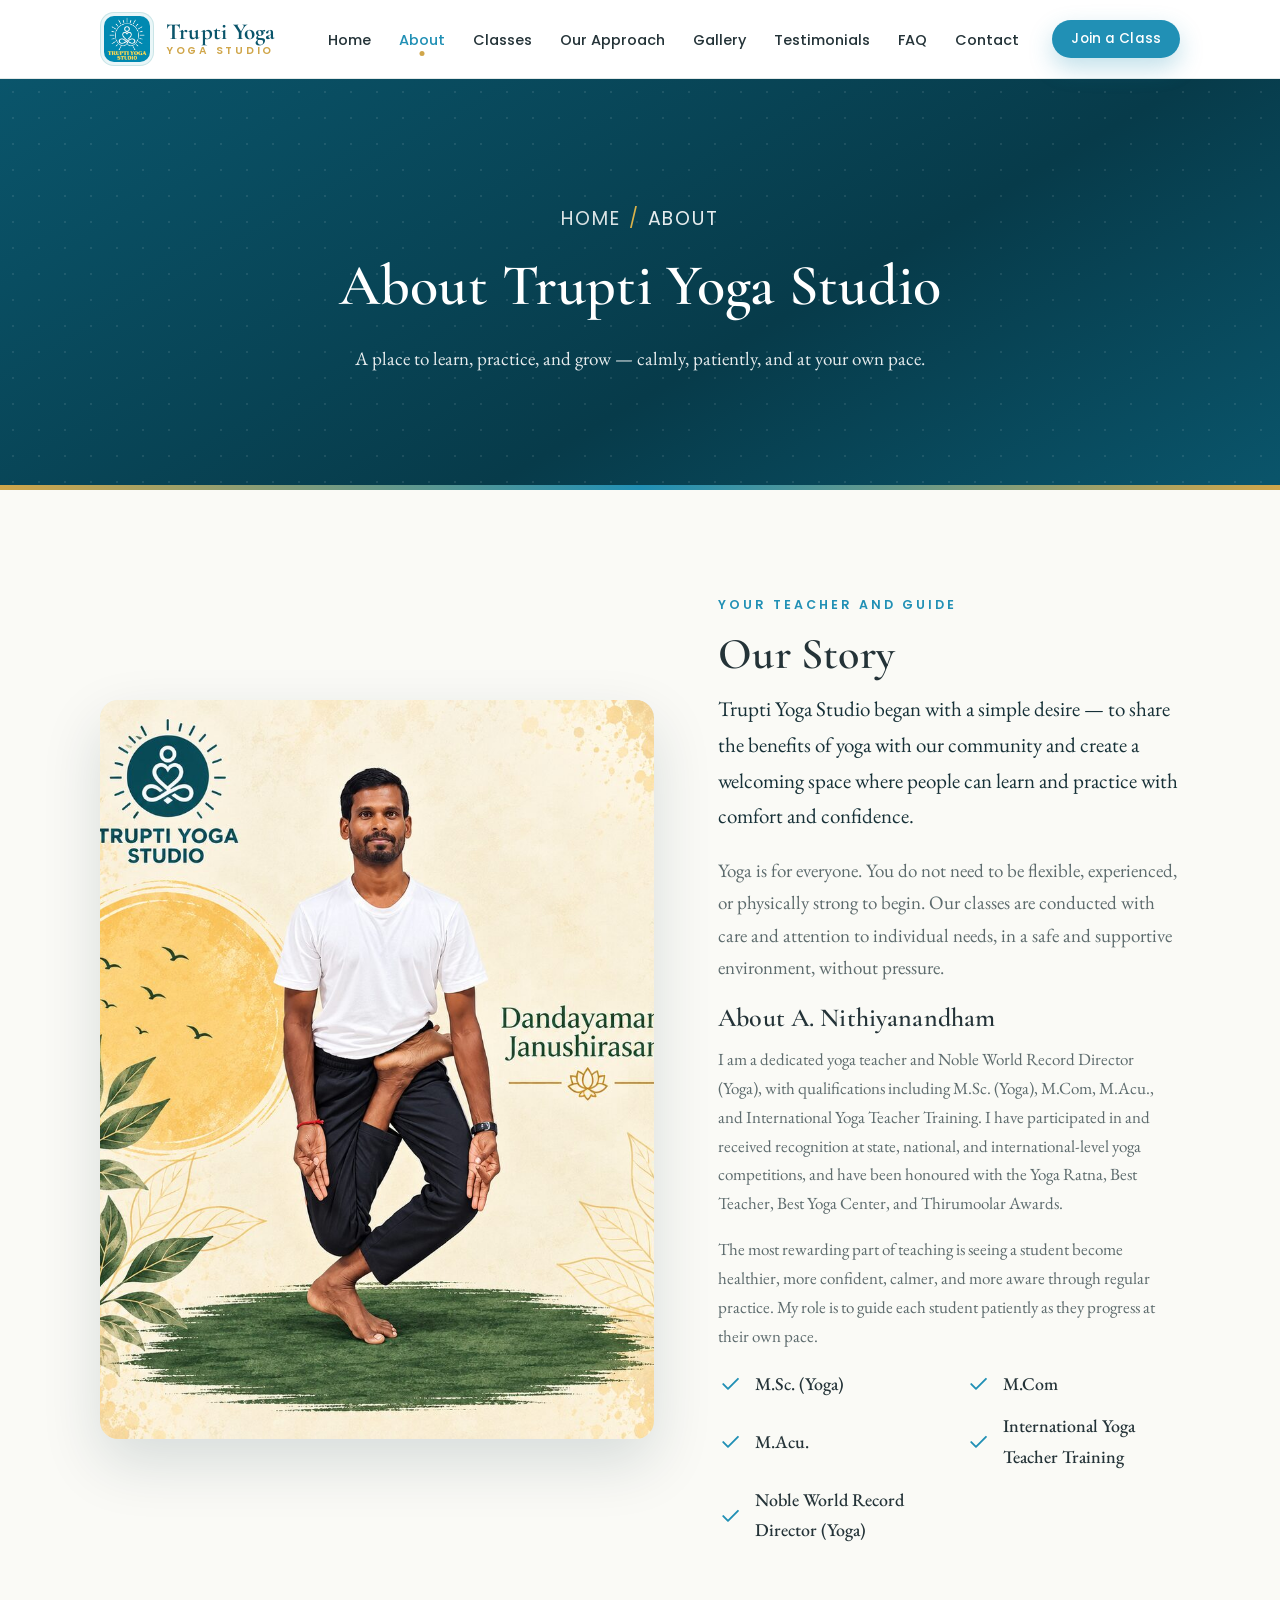
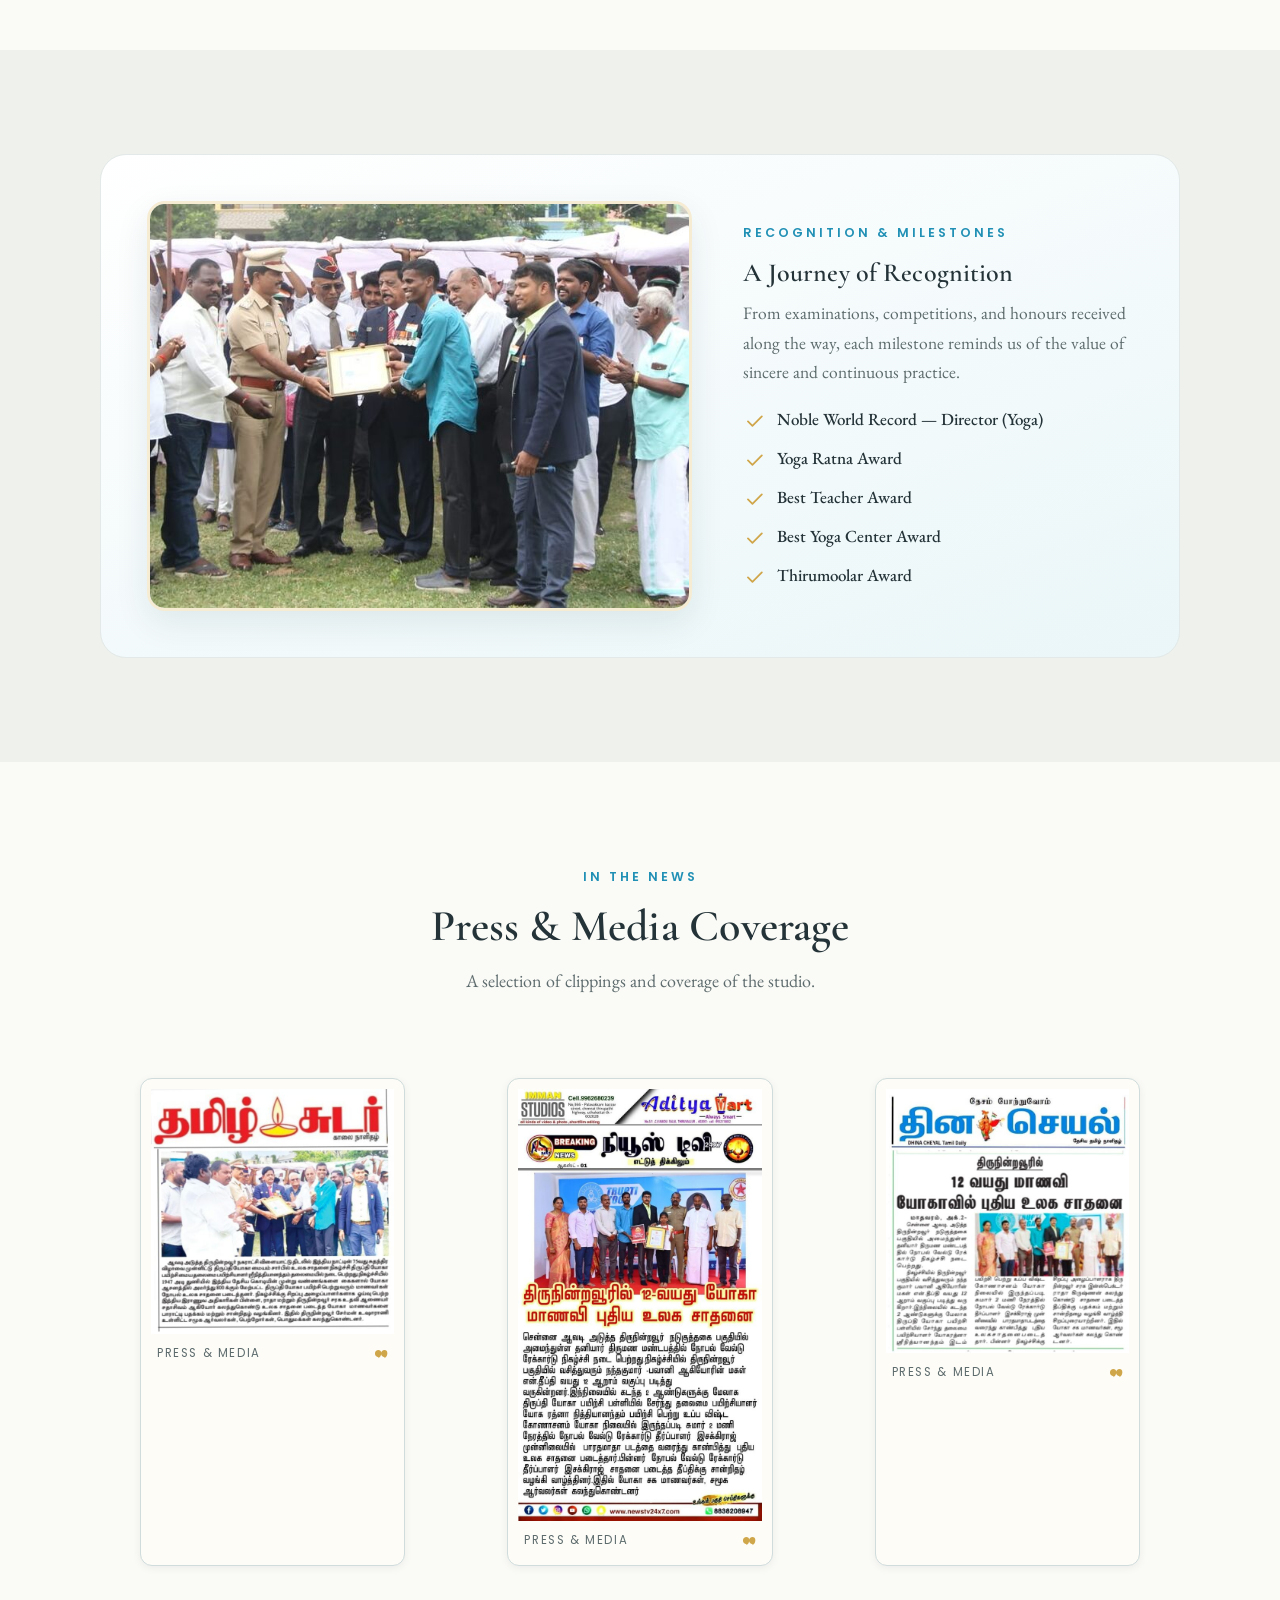
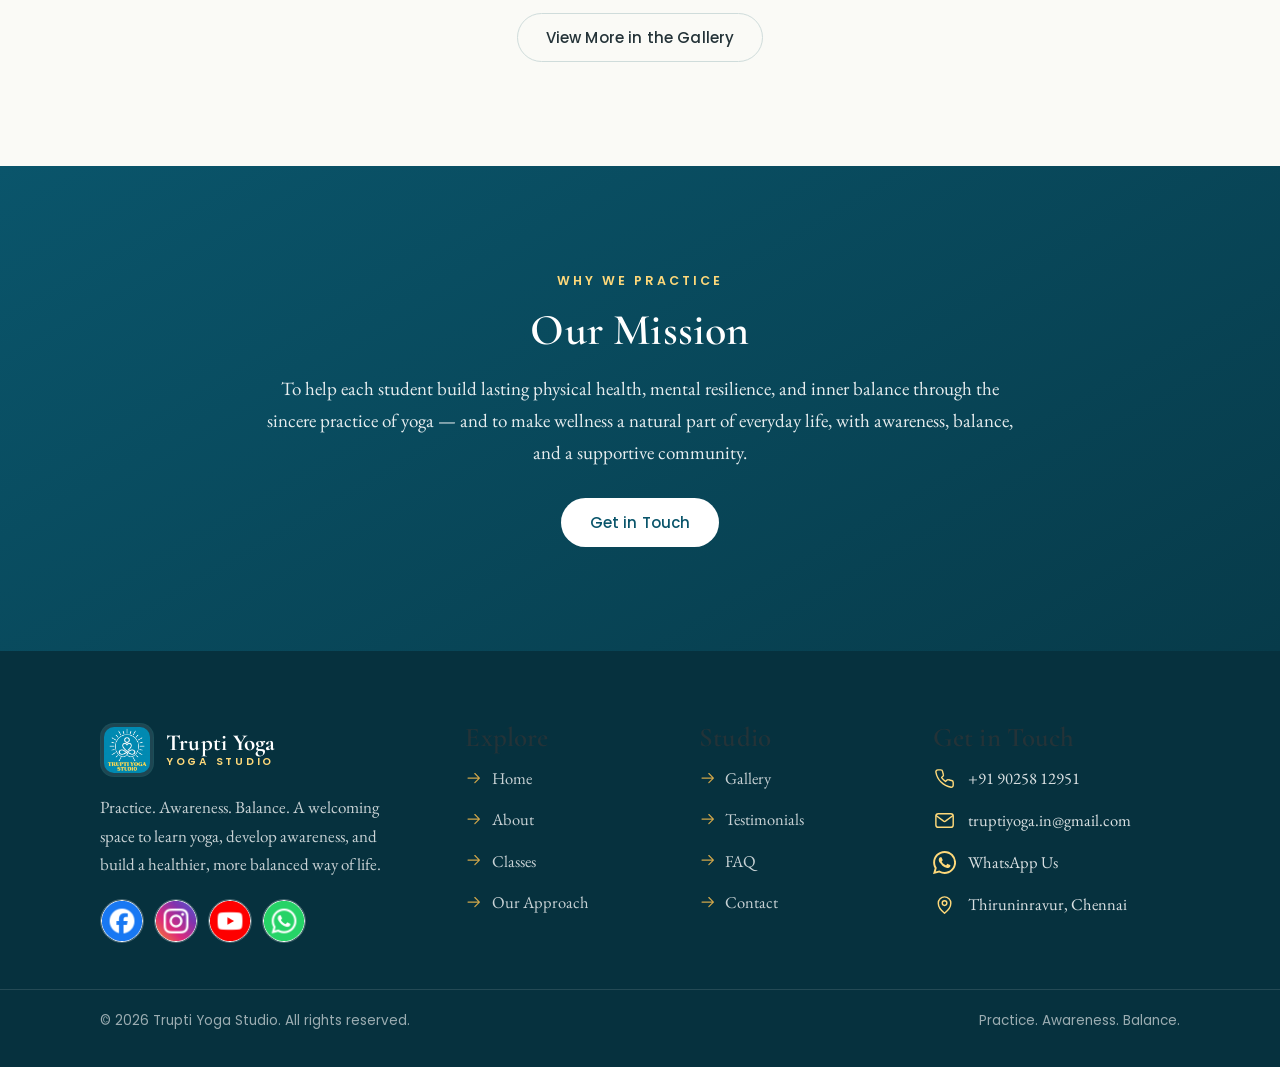
==== about.html @ 6961a02c "Trupti Yoga Studio website — static 8-page site with gallery, testimonials, FAQ and image pipeline" ====
<!DOCTYPE html>
<html lang="en">
<head>
  <meta charset="utf-8">
  <meta name="viewport" content="width=device-width, initial-scale=1">
  <title>About Us — Trupti Yoga Studio, Chennai</title>
  <meta name="description" content="Learn about Trupti Yoga Studio, teacher A. Nithiyanandham, our story and mission, qualifications, and recognition in Thiruninravur, Chennai.">
  <link rel="canonical" href="https://truptiyoga.in/about.html">
  <meta property="og:type" content="website">
  <meta property="og:site_name" content="Trupti Yoga Studio">
  <meta property="og:title" content="About Trupti Yoga Studio — Our Story, Teacher &amp; Mission">
  <meta property="og:description" content="A genuine yoga teacher and community sharing a sincere practice with people. Learn about our story, our teacher, and our approach.">
  <meta property="og:url" content="https://truptiyoga.in/about.html">
  <meta property="og:image" content="https://truptiyoga.in/assets/img-gen/hero/hero.jpg">
  <meta name="twitter:card" content="summary_large_image">
  <link rel="icon" href="assets/img/favicon.png">
  <link rel="apple-touch-icon" href="assets/img/favicon.png">
  <link rel="preconnect" href="https://fonts.googleapis.com">
  <link rel="preconnect" href="https://fonts.gstatic.com" crossorigin>
  <link href="https://fonts.googleapis.com/css2?family=Cormorant+Garamond:wght@500;600;700&family=EB+Garamond:ital,wght@0,400;0,500;1,400&family=Poppins:wght@400;500;600&display=swap" rel="stylesheet">
  <link rel="stylesheet" href="assets/css/style.css">
  <script type="application/ld+json">
  {
    "@context": "https://schema.org",
    "@type": "YogaStudio",
    "name": "Trupti Yoga Studio",
    "image": "https://truptiyoga.in/assets/img-gen/hero/hero.jpg",
    "url": "https://truptiyoga.in/",
    "telephone": "+919025812951",
    "email": "truptiyoga.in@gmail.com",
    "founder": { "@type": "Person", "name": "A. Nithiyanandham" },
    "address": [
      { "@type": "PostalAddress", "streetAddress": "No. 48B, 6th Street, Sriram Nagar, Thiruninravur", "addressLocality": "Chennai", "postalCode": "602024", "addressCountry": "IN" }
    ],
    "sameAs": [
      "https://www.facebook.com/Truptiyogain-1676093939148452/",
      "https://www.instagram.com/truptiyoga.in/profilecard/?igsh=MXFwMzd0Mjl0b3k1cw==",
      "https://youtube.com/channel/UCzvp51ODq6W5MI6fbsEOo-w"
    ]
  }
  </script>
</head>
<body>
  <a class="skip-link" href="#main">Skip to main content</a>

  <header class="site-header">
    <div class="container header-inner">
      <a class="brand" href="index.html" aria-label="Trupti Yoga Studio — home">
        <span class="brand-logo"><img src="assets/img/trupti-logo.jpg" alt="Trupti Yoga Studio logo"></span>
        <span class="brand-text">
          <span class="brand-name">Trupti Yoga</span>
          <span class="brand-tag">Yoga Studio</span>
        </span>
      </a>
      <nav class="nav" aria-label="Primary navigation">
        <ul class="nav-list">
          <li><a class="nav-link" href="index.html">Home</a></li>
          <li><a class="nav-link" href="about.html">About</a></li>
          <li><a class="nav-link" href="classes.html">Classes</a></li>
          <li><a class="nav-link" href="approach.html">Our Approach</a></li>
          <li><a class="nav-link" href="gallery.html">Gallery</a></li>
          <li><a class="nav-link" href="testimonials.html">Testimonials</a></li>
          <li><a class="nav-link" href="faq.html">FAQ</a></li>
          <li><a class="nav-link" href="contact.html">Contact</a></li>
        </ul>
        <a class="btn btn--primary btn--sm nav-cta" href="contact.html">Join a Class</a>
      </nav>
      <button type="button" class="nav-toggle" aria-expanded="false" aria-controls="mobile-menu" aria-label="Open menu">
        <svg class="icon" aria-hidden="true"><use href="assets/icons.svg?v=brand#i-menu"></use></svg>
      </button>
    </div>
  </header>

  <div class="mobile-menu" id="mobile-menu">
    <div class="mobile-menu-top">
      <span class="brand-name" style="color:#fff">Trupti Yoga</span>
      <button type="button" class="mobile-menu-close" aria-label="Close menu">
        <svg class="icon" aria-hidden="true"><use href="assets/icons.svg?v=brand#i-close"></use></svg>
      </button>
    </div>
    <nav aria-label="Mobile navigation">
      <ul class="mobile-nav">
        <li><a class="mobile-nav-link" href="index.html">Home</a></li>
        <li><a class="mobile-nav-link" href="about.html">About</a></li>
        <li><a class="mobile-nav-link" href="classes.html">Classes</a></li>
        <li><a class="mobile-nav-link" href="approach.html">Our Approach</a></li>
        <li><a class="mobile-nav-link" href="gallery.html">Gallery</a></li>
        <li><a class="mobile-nav-link" href="testimonials.html">Testimonials</a></li>
        <li><a class="mobile-nav-link" href="faq.html">FAQ</a></li>
        <li><a class="mobile-nav-link" href="contact.html">Contact</a></li>
      </ul>
    </nav>
    <div class="mobile-menu-foot">
      <a class="btn btn--light" href="contact.html">Join a Class</a>
      <a href="tel:+919025812951"><svg class="icon" aria-hidden="true"><use href="assets/icons.svg?v=brand#i-phone"></use></svg>+91 90258 12951</a>
      <a href="mailto:truptiyoga.in@gmail.com"><svg class="icon" aria-hidden="true"><use href="assets/icons.svg?v=brand#i-mail"></use></svg>truptiyoga.in@gmail.com</a>
      <div class="mobile-menu-social">
        <a href="https://www.facebook.com/Truptiyogain-1676093939148452/" target="_blank" rel="noopener" aria-label="Facebook"><img class="social-img" src="assets/img/social/facebook.jpg" alt="Facebook" width="44" height="44"></a>
        <a href="https://www.instagram.com/truptiyoga.in/profilecard/?igsh=MXFwMzd0Mjl0b3k1cw==" target="_blank" rel="noopener" aria-label="Instagram"><img class="social-img" src="assets/img/social/instagram.jpg" alt="Instagram" width="44" height="44"></a>
        <a href="https://youtube.com/channel/UCzvp51ODq6W5MI6fbsEOo-w" target="_blank" rel="noopener" aria-label="YouTube"><img class="social-img" src="assets/img/social/youtube.jpg" alt="YouTube" width="44" height="44"></a>
        <a href="https://wa.me/+919025812951" target="_blank" rel="noopener" aria-label="WhatsApp"><img class="social-img" src="assets/img/social/whatsapp.jpg" alt="WhatsApp" width="44" height="44"></a>
      </div>
    </div>
  </div>

  <main id="main">
    <section class="page-hero">
      <div class="page-hero-inner">
        <p class="crumbs"><a href="index.html">Home</a><span class="sep">/</span>About</p>
        <h1>About Trupti Yoga Studio</h1>
        <p>A place to learn, practice, and grow — calmly, patiently, and at your own pace.</p>
      </div>
    </section>

    <!-- ============ STORY & TEACHER ============ -->
    <section class="section">
      <div class="container">
        <div class="split split--flip">
          <div class="split-media reveal">
            <div class="frame frame--3-4">
              <img src="assets/img-gen/sections/teacher.jpg" alt="A. Nithiyanandham in a yoga pose" loading="lazy">
            </div>
          </div>
          <div class="split-body reveal">
            <span class="sec-eyebrow">Your teacher and guide</span>
            <h2>Our Story</h2>
            <p class="lead">Trupti Yoga Studio began with a simple desire — to share the benefits of yoga with our community and create a welcoming space where people can learn and practice with comfort and confidence.</p>
            <p>Yoga is for everyone. You do not need to be flexible, experienced, or physically strong to begin. Our classes are conducted with care and attention to individual needs, in a safe and supportive environment, without pressure.</p>
            <h2 style="font-size:26px;">About A. Nithiyanandham</h2>
            <div class="card-text">
              <p>I am a dedicated yoga teacher and Noble World Record Director (Yoga), with qualifications including M.Sc. (Yoga), M.Com, M.Acu., and International Yoga Teacher Training. I have participated in and received recognition at state, national, and international-level yoga competitions, and have been honoured with the Yoga Ratna, Best Teacher, Best Yoga Center, and Thirumoolar Awards.</p>
              <p>The most rewarding part of teaching is seeing a student become healthier, more confident, calmer, and more aware through regular practice. My role is to guide each student patiently as they progress at their own pace.</p>
            </div>
            <div class="quals" style="margin-top:18px;">
              <div class="qual"><svg class="icon" aria-hidden="true"><use href="assets/icons.svg?v=brand#i-check"></use></svg>M.Sc. (Yoga)</div>
              <div class="qual"><svg class="icon" aria-hidden="true"><use href="assets/icons.svg?v=brand#i-check"></use></svg>M.Com</div>
              <div class="qual"><svg class="icon" aria-hidden="true"><use href="assets/icons.svg?v=brand#i-check"></use></svg>M.Acu.</div>
              <div class="qual"><svg class="icon" aria-hidden="true"><use href="assets/icons.svg?v=brand#i-check"></use></svg>International Yoga Teacher Training</div>
              <div class="qual"><svg class="icon" aria-hidden="true"><use href="assets/icons.svg?v=brand#i-check"></use></svg>Noble World Record Director (Yoga)</div>
            </div>
          </div>
        </div>
      </div>
    </section>

    <!-- ============ AWARDS ============ -->
    <section class="section section--tint">
      <div class="container">
        <div class="award-feature reveal">
          <div>
            <div class="frame frame--4-3">
              <img src="assets/img-gen/sections/award.jpg" alt="Award photograph of Trupti Yoga Studio" loading="lazy">
            </div>
          </div>
          <div>
            <span class="sec-eyebrow">Recognition &amp; milestones</span>
            <h3>A Journey of Recognition</h3>
            <p>From examinations, competitions, and honours received along the way, each milestone reminds us of the value of sincere and continuous practice.</p>
            <ul class="award-list">
              <li><svg class="icon" aria-hidden="true"><use href="assets/icons.svg?v=brand#i-check"></use></svg>Noble World Record — Director (Yoga)</li>
              <li><svg class="icon" aria-hidden="true"><use href="assets/icons.svg?v=brand#i-check"></use></svg>Yoga Ratna Award</li>
              <li><svg class="icon" aria-hidden="true"><use href="assets/icons.svg?v=brand#i-check"></use></svg>Best Teacher Award</li>
              <li><svg class="icon" aria-hidden="true"><use href="assets/icons.svg?v=brand#i-check"></use></svg>Best Yoga Center Award</li>
              <li><svg class="icon" aria-hidden="true"><use href="assets/icons.svg?v=brand#i-check"></use></svg>Thirumoolar Award</li>
            </ul>
          </div>
        </div>
      </div>
    </section>

    <!-- ============ PRESS & MEDIA ============ -->
    <section class="section">
      <div class="container">
        <div class="sec-head reveal">
          <span class="sec-eyebrow">In the news</span>
          <h2 class="sec-title">Press &amp; Media Coverage</h2>
          <p class="sec-sub">A selection of clippings and coverage of the studio.</p>
          <span class="sec-divider" aria-hidden="true"></span>
        </div>
        <div class="press-grid">
          <figure class="press-item reveal reveal-delay-1">
            <img src="assets/img-gen/gallery/gal-media-01.jpg" alt="Press and media coverage of Trupti Yoga Studio" loading="lazy">
            <figcaption class="press-meta"><span>Press &amp; media</span><svg class="icon" aria-hidden="true"><use href="assets/icons.svg?v=brand#i-quote"></use></svg></figcaption>
          </figure>
          <figure class="press-item reveal reveal-delay-2">
            <img src="assets/img-gen/gallery/gal-media-02.jpg" alt="Press and media coverage of Trupti Yoga Studio" loading="lazy">
            <figcaption class="press-meta"><span>Press &amp; media</span><svg class="icon" aria-hidden="true"><use href="assets/icons.svg?v=brand#i-quote"></use></svg></figcaption>
          </figure>
          <figure class="press-item reveal reveal-delay-3">
            <img src="assets/img-gen/gallery/gal-media-03.jpg" alt="Press and media coverage of Trupti Yoga Studio" loading="lazy">
            <figcaption class="press-meta"><span>Press &amp; media</span><svg class="icon" aria-hidden="true"><use href="assets/icons.svg?v=brand#i-quote"></use></svg></figcaption>
          </figure>
        </div>
        <div class="hero-actions" style="margin-top:28px;">
          <a class="btn btn--ghost" href="gallery.html">View More in the Gallery</a>
        </div>
      </div>
    </section>

    <!-- ============ MISSION ============ -->
    <section class="philosophy">
      <div class="container philosophy-inner">
        <span class="sec-eyebrow">Why we practice</span>
        <h2 class="reveal">Our Mission</h2>
        <p style="color:rgba(255,255,255,0.9); font-size:19px; max-width:760px; margin:0 auto;">To help each student build lasting physical health, mental resilience, and inner balance through the sincere practice of yoga — and to make wellness a natural part of everyday life, with awareness, balance, and a supportive community.</p>
        <div class="hero-actions" style="margin-top:28px;">
          <a class="btn btn--light" href="contact.html">Get in Touch</a>
        </div>
      </div>
    </section>
  </main>

  <footer class="site-footer">
    <div class="container">
      <div class="footer-grid">
        <div class="footer-brand">
          <a class="brand" href="index.html">
            <span class="brand-logo"><img src="assets/img/trupti-logo.jpg" alt=""></span>
            <span class="brand-text">
              <span class="brand-name">Trupti Yoga</span>
              <span class="brand-tag">Yoga Studio</span>
            </span>
          </a>
          <p>Practice. Awareness. Balance. A welcoming space to learn yoga, develop awareness, and build a healthier, more balanced way of life.</p>
          <div class="footer-social">
            <a href="https://www.facebook.com/Truptiyogain-1676093939148452/" target="_blank" rel="noopener" aria-label="Facebook"><img class="social-img" src="assets/img/social/facebook.jpg" alt="Facebook" width="44" height="44"></a>
            <a href="https://www.instagram.com/truptiyoga.in/profilecard/?igsh=MXFwMzd0Mjl0b3k1cw==" target="_blank" rel="noopener" aria-label="Instagram"><img class="social-img" src="assets/img/social/instagram.jpg" alt="Instagram" width="44" height="44"></a>
            <a href="https://youtube.com/channel/UCzvp51ODq6W5MI6fbsEOo-w" target="_blank" rel="noopener" aria-label="YouTube"><img class="social-img" src="assets/img/social/youtube.jpg" alt="YouTube" width="44" height="44"></a>
            <a href="https://wa.me/+919025812951" target="_blank" rel="noopener" aria-label="WhatsApp"><img class="social-img" src="assets/img/social/whatsapp.jpg" alt="WhatsApp" width="44" height="44"></a>
          </div>
        </div>
        <div>
          <h3>Explore</h3>
          <ul class="footer-links">
            <li><a href="index.html"><svg class="icon" aria-hidden="true"><use href="assets/icons.svg?v=brand#i-arrow"></use></svg>Home</a></li>
            <li><a href="about.html"><svg class="icon" aria-hidden="true"><use href="assets/icons.svg?v=brand#i-arrow"></use></svg>About</a></li>
            <li><a href="classes.html"><svg class="icon" aria-hidden="true"><use href="assets/icons.svg?v=brand#i-arrow"></use></svg>Classes</a></li>
            <li><a href="approach.html"><svg class="icon" aria-hidden="true"><use href="assets/icons.svg?v=brand#i-arrow"></use></svg>Our Approach</a></li>
          </ul>
        </div>
        <div>
          <h3>Studio</h3>
          <ul class="footer-links">
            <li><a href="gallery.html"><svg class="icon" aria-hidden="true"><use href="assets/icons.svg?v=brand#i-arrow"></use></svg>Gallery</a></li>
            <li><a href="testimonials.html"><svg class="icon" aria-hidden="true"><use href="assets/icons.svg?v=brand#i-arrow"></use></svg>Testimonials</a></li>
            <li><a href="faq.html"><svg class="icon" aria-hidden="true"><use href="assets/icons.svg?v=brand#i-arrow"></use></svg>FAQ</a></li>
            <li><a href="contact.html"><svg class="icon" aria-hidden="true"><use href="assets/icons.svg?v=brand#i-arrow"></use></svg>Contact</a></li>
          </ul>
        </div>
        <div>
          <h3>Get in Touch</h3>
          <ul class="footer-contact">
            <li><a href="tel:+919025812951"><svg class="icon" aria-hidden="true"><use href="assets/icons.svg?v=brand#i-phone"></use></svg>+91 90258 12951</a></li>
            <li><a href="mailto:truptiyoga.in@gmail.com"><svg class="icon" aria-hidden="true"><use href="assets/icons.svg?v=brand#i-mail"></use></svg>truptiyoga.in@gmail.com</a></li>
            <li><a href="https://wa.me/+919025812951" target="_blank" rel="noopener"><svg class="icon" aria-hidden="true"><use href="assets/icons.svg?v=brand#i-whatsapp"></use></svg>WhatsApp Us</a></li>
            <li><a href="contact.html"><svg class="icon" aria-hidden="true"><use href="assets/icons.svg?v=brand#i-pin"></use></svg>Thiruninravur, Chennai</a></li>
          </ul>
        </div>
      </div>
    </div>
    <div class="footer-bottom">
      <div class="container footer-bottom-inner">
        <p>© <span id="year"></span> Trupti Yoga Studio. All rights reserved.</p>
        <p>Practice. Awareness. Balance.</p>
      </div>
    </div>
  </footer>

  <button type="button" class="scroll-top" aria-label="Back to top">
    <svg class="icon" aria-hidden="true"><use href="assets/icons.svg?v=brand#i-chevron"></use></svg>
  </button>

  <script src="assets/js/site-data.js"></script>
  <script src="assets/js/main.js"></script>
</body>
</html>
---- assets/css/style.css ----
/* ============================================================
   TRUPTI YOGA STUDIO — design system (enterprise edition)
   ------------------------------------------------------------
   Palette derived from the supplied Trupti brand assets and
   intentionally kept stable:
     logo teal  #2190B5 · site divider #008080
     gold       #DAB34B · warm off-white background
   ============================================================ */

:root {
  /* Brand colours (do not change) */
  --primary: #1a7c93;
  --primary-strong: #2190b5;
  --primary-dark: #0e6b85;
  --primary-deep: #0a556b;
  --primary-light: #a3d5de;
  --primary-soft: #eaf6f8;
  --accent: #d0a64a;
  --accent-strong: #dab34b;
  --accent-soft: #f6ecd4;
  --sage: #b2bfb1;

  /* Neutrals */
  --bg: #fafaf6;
  --bg-sage: #eef1ec;
  --surface: #ffffff;
  --ink: #243338;
  --ink-strong: #163037;
  --muted: #5d6b6d;
  --line: #e3e9e8;
  --line-strong: #cfdcdb;

  /* Typography */
  --font-head: "Cormorant Garamond", Georgia, "Times New Roman", serif;
  --font-body: "EB Garamond", Georgia, serif;
  --font-ui: "Poppins", system-ui, -apple-system, "Segoe UI", Roboto, sans-serif;

  /* Shape & depth */
  --radius: 18px;
  --radius-sm: 10px;
  --radius-lg: 26px;
  --radius-pill: 999px;
  --shadow-sm: 0 2px 8px rgba(12, 55, 66, 0.06);
  --shadow: 0 12px 34px rgba(12, 55, 66, 0.09);
  --shadow-lg: 0 24px 60px rgba(8, 45, 56, 0.14);
  --ring: 0 0 0 4px var(--primary-soft);

  /* Rhythm */
  --container: 1160px;
  --space: clamp(64px, 9vw, 104px);
  --gut: clamp(20px, 4vw, 40px);

  --ease: cubic-bezier(0.22, 0.61, 0.36, 1);
}

/* ---------- Reset ---------- */
*, *::before, *::after { box-sizing: border-box; }
html { scroll-behavior: smooth; -webkit-text-size-adjust: 100%; }
body {
  margin: 0;
  font-family: var(--font-body);
  font-size: 19px;
  line-height: 1.7;
  color: var(--ink);
  background: var(--bg);
  -webkit-font-smoothing: antialiased;
  text-rendering: optimizeLegibility;
}
img { max-width: 100%; height: auto; display: block; }
a { color: var(--primary-dark); text-decoration: none; transition: color 0.2s; }
a:hover { color: var(--primary-strong); }
p { margin: 0 0 1em; }
h1, h2, h3, h4, h5, h6 {
  font-family: var(--font-head);
  color: var(--ink);
  line-height: 1.14;
  font-weight: 600;
  margin: 0 0 0.4em;
  text-wrap: balance;
  letter-spacing: 0.005em;
}
h1 { font-size: clamp(34px, 5.4vw, 58px); }
h2 { font-size: clamp(30px, 4.2vw, 44px); }
h3 { font-size: clamp(22px, 3vw, 27px); }
h4 { font-size: 21px; }
ul { padding: 0; margin: 0; list-style: none; }

::selection { background: var(--primary-soft); color: var(--primary-deep); }

:focus-visible {
  outline: 3px solid var(--primary-light);
  outline-offset: 2px;
  border-radius: 4px;
}

.skip-link {
  position: absolute;
  left: -999px;
  top: 0;
  z-index: 2000;
  background: var(--primary-deep);
  color: #fff;
  padding: 12px 20px;
  border-radius: 0 0 12px 0;
  font-family: var(--font-ui);
  font-size: 14px;
}
.skip-link:focus { left: 0; color: #fff; }

.container {
  max-width: var(--container);
  margin-inline: auto;
  padding-inline: var(--gut);
}
.container-narrow { max-width: 860px; }
.section { padding-block: var(--space); position: relative; }
.section--tint { background: var(--bg-sage); }
.section--bare { background: var(--bg); }

/* ---------- SVG icon helper ---------- */
.icon {
  width: 1.4em;
  height: 1.4em;
  flex: none;
  vertical-align: -0.25em;
}

/* ---------- Buttons ---------- */
.btn {
  display: inline-flex;
  align-items: center;
  justify-content: center;
  gap: 0.55em;
  font-family: var(--font-ui);
  font-weight: 500;
  font-size: 15px;
  letter-spacing: 0.01em;
  line-height: 1;
  padding: 16px 28px;
  border-radius: var(--radius-pill);
  border: 1.5px solid transparent;
  cursor: pointer;
  transition: transform 0.25s var(--ease), background-color 0.25s, color 0.25s, border-color 0.25s, box-shadow 0.25s;
  white-space: nowrap;
}
.btn .icon { font-size: 1.15em; }
.btn:active { transform: translateY(1px); }
.btn--primary {
  background: var(--primary-strong); color: #fff;
  box-shadow: 0 10px 24px rgba(33, 144, 181, 0.28);
}
.btn--primary:hover { background: var(--primary-dark); color: #fff; box-shadow: 0 12px 28px rgba(14, 107, 133, 0.34); }
.btn--soft { background: var(--primary-soft); color: var(--primary-dark); }
.btn--soft:hover { background: var(--primary-light); color: var(--primary-deep); }
.btn--ghost { border-color: var(--line-strong); color: var(--ink); background: transparent; }
.btn--ghost:hover { border-color: var(--primary-strong); color: var(--primary-dark); background: var(--surface); }
.btn--light { background: #fff; color: var(--primary-deep); }
.btn--light:hover { background: var(--primary-soft); color: var(--primary-deep); }
.btn--on-dark { border-color: rgba(255,255,255,0.55); color: #fff; background: transparent; }
.btn--on-dark:hover { background: rgba(255,255,255,0.14); color: #fff; border-color: #fff; }
.btn--sm { padding: 11px 18px; font-size: 13.5px; }
.btn--accent { background: var(--accent); color: #26343a; }
.btn--accent:hover { background: var(--accent-strong); color: #26343a; }

/* Text link */
.tlink {
  font-family: var(--font-ui);
  font-size: 14.5px;
  font-weight: 500;
  color: var(--primary-dark);
  display: inline-flex;
  align-items: center;
  gap: 0.4em;
  transition: gap 0.25s var(--ease), color 0.2s;
}
.tlink:hover { gap: 0.7em; color: var(--primary-deep); }
.tlink .icon { font-size: 1em; }

/* Inline chips / verified badges */
.chip {
  display: inline-flex;
  align-items: center;
  gap: 8px;
  font-family: var(--font-ui);
  font-size: 13px;
  font-weight: 500;
  color: var(--primary-dark);
  background: var(--surface);
  border: 1px solid var(--line-strong);
  border-radius: var(--radius-pill);
  padding: 8px 15px;
}
.chip .icon { color: var(--primary-strong); }

/* ---------- Section heading ---------- */
.sec-head { max-width: 720px; margin: 0 auto calc(var(--space) * 0.6) ; text-align: center; }
.sec-eyebrow {
  font-family: var(--font-ui);
  font-size: 12.5px;
  font-weight: 600;
  letter-spacing: 0.24em;
  text-transform: uppercase;
  color: var(--primary-strong);
  margin-bottom: 14px;
  display: block;
}
.sec-title { font-size: clamp(30px, 4.2vw, 44px); margin-bottom: 14px; }
.sec-sub { color: var(--muted); font-size: 18px; margin-bottom: 0; }
.sec-head--left { text-align: left; margin-inline: 0; }
.sec-divider {
  width: 64px;
  height: 3px;
  border-radius: 3px;
  background: linear-gradient(90deg, var(--accent), var(--primary-strong));
  margin: 20px auto 0;
}
.sec-head--left .sec-divider { margin-inline: 0; }

/* ---------- Header ---------- */
.site-header {
  position: sticky;
  top: 0;
  z-index: 900;
  background: rgba(255,255,255,0.94);
  backdrop-filter: blur(14px);
  -webkit-backdrop-filter: blur(14px);
  border-bottom: 1px solid var(--line);
  transition: box-shadow 0.25s var(--ease);
}
.site-header.is-scrolled { box-shadow: var(--shadow-sm); }
.header-inner { display: flex; align-items: center; justify-content: space-between; gap: 20px; padding-block: 12px; }
.brand { display: flex; align-items: center; gap: 12px; }
.brand-logo {
  width: 54px; height: 54px; flex: none;
  background: var(--primary-soft);
  border-radius: 14px;
  display: grid; place-items: center;
  padding: 4px;
  box-shadow: inset 0 0 0 1px rgba(0,128,128,0.14);
}
.brand-logo img { width: 100%; height: 100%; object-fit: contain; border-radius: 10px; }
.brand-text { display: flex; flex-direction: column; gap: 2px; line-height: 1; }
.brand-name { font-family: var(--font-head); font-weight: 700; font-size: 23px; line-height: 1; color: var(--primary-deep); letter-spacing: 0.01em; }
.brand-tag { font-family: var(--font-ui); font-size: 10.5px; letter-spacing: 0.26em; text-transform: uppercase; color: var(--accent); font-weight: 600; }

.nav { display: flex; align-items: center; gap: 6px; }
.nav-list { display: flex; align-items: center; gap: 2px; }
.nav-link {
  font-family: var(--font-ui);
  font-size: 14.5px;
  font-weight: 500;
  color: var(--ink);
  padding: 9px 13px;
  border-radius: var(--radius-pill);
  transition: color 0.2s, background 0.2s;
  position: relative;
}
.nav-link:hover { color: var(--primary-dark); background: var(--primary-soft); }
.nav-link.is-active { color: var(--primary-strong); }
.nav-link.is-active::after {
  content: ""; position: absolute; left: 50%; bottom: 3px; transform: translateX(-50%);
  width: 5px; height: 5px; border-radius: 50%; background: var(--accent);
}
.nav-cta { margin-left: 14px; }

.nav-toggle {
  display: none;
  width: 46px; height: 46px;
  border: 1px solid var(--line-strong);
  background: var(--surface);
  border-radius: 12px;
  color: var(--primary-deep);
  cursor: pointer;
  align-items: center; justify-content: center;
}
.nav-toggle .icon { font-size: 24px; }

/* Mobile menu */
.mobile-menu {
  position: fixed; inset: 0; z-index: 1200;
  background: linear-gradient(160deg, var(--primary-deep), #073b4a);
  color: #fff;
  display: flex; flex-direction: column;
  padding: calc(var(--gut) + 20px) var(--gut) 48px;
  overflow-y: auto;
  opacity: 0; pointer-events: none;
  visibility: hidden;
  transition: opacity 0.3s var(--ease), visibility 0s linear 0.3s;
}
.mobile-menu.is-open { opacity: 1; pointer-events: auto; visibility: visible; transition-delay: 0s; }
.mobile-menu-top { display: flex; justify-content: space-between; align-items: flex-start; margin-bottom: 28px; }
.mobile-menu-brand { display: flex; gap: 10px; align-items: center; }
.mobile-menu-brand .brand-logo { width: 44px; height: 44px; background: rgba(255,255,255,0.1); }
.mobile-menu-close {
  width: 46px; height: 46px; border-radius: 50%;
  background: rgba(255,255,255,0.12); border: 1px solid rgba(255,255,255,0.25);
  color: #fff; cursor: pointer; display: grid; place-items: center; font-size: 22px;
}
.mobile-nav { display: grid; gap: 2px; margin-bottom: 34px; }
.mobile-nav-link {
  font-family: var(--font-head); font-size: 26px; font-weight: 600; color: #fff;
  padding: 10px 4px; border-bottom: 1px solid rgba(255,255,255,0.12);
  display: flex; justify-content: space-between; align-items: center; transition: color 0.2s;
}
.mobile-nav-link:hover { color: var(--accent-strong); }
.mobile-nav-link.is-active { color: var(--accent-strong); }
.mobile-menu-foot { font-family: var(--font-ui); font-size: 14px; color: rgba(255,255,255,0.85); display: grid; gap: 12px; }
.mobile-menu-foot a { color: #fff; display: inline-flex; gap: 8px; align-items: center; }
.mobile-menu-social { display: flex; gap: 12px; margin-top: 6px; }
.mobile-menu-social a { width: 40px; height: 40px; border-radius: 50%; border: 1px solid rgba(255,255,255,0.3); justify-content: center; overflow: hidden; padding: 0; }
.mobile-menu-social .social-img { width: 100%; height: 100%; border-radius: 50%; object-fit: cover; display: block; }
.mobile-menu-foot .icon { color: var(--accent-strong); }

/* ---------- Hero ---------- */
.hero {
  position: relative;
  min-height: min(88vh, 800px);
  display: flex; align-items: center; justify-content: center;
  color: #fff; text-align: center;
  overflow: hidden;
}
.hero-media { position: absolute; inset: 0; z-index: 0; }
.hero-media img { position: absolute; inset: 0; width: 100%; height: 100%; object-fit: cover; transform: scale(1.02); animation: hero-zoom 18s var(--ease) both; }
@keyframes hero-zoom { from { transform: scale(1.06); } to { transform: scale(1.02); } }
.hero-media::after {
  content: ""; position: absolute; inset: 0;
  background:
    radial-gradient(1200px 520px at 50% -10%, rgba(33,144,181,0.28), transparent 60%),
    linear-gradient(180deg, rgba(6,46,58,0.66), rgba(6,46,58,0.4) 48%, rgba(5,34,43,0.78));
}
.hero-inner { position: relative; z-index: 2; padding-block: 120px 100px; max-width: 880px; margin-inline: auto; padding-inline: var(--gut); }
.hero-badge {
  display: inline-flex; align-items: center; gap: 9px;
  font-family: var(--font-ui); font-size: 12.5px; font-weight: 500; letter-spacing: 0.18em; text-transform: uppercase;
  color: #f7e6bd; background: rgba(208,166,74,0.14);
  border: 1px solid rgba(218,179,75,0.45);
  border-radius: var(--radius-pill); padding: 9px 18px; margin-bottom: 26px;
}
.hero-badge .icon { font-size: 15px; }
.hero-title { color: #fff; margin-bottom: 22px; }
.hero-sub { font-size: 20.5px; line-height: 1.62; color: rgba(255,255,255,0.93); margin-bottom: 38px; max-width: 640px; margin-inline: auto; font-family: var(--font-body); }
.hero-actions { display: flex; gap: 14px; justify-content: center; flex-wrap: wrap; }
.hero-scroll {
  position: absolute; bottom: 26px; left: 50%; transform: translateX(-50%); z-index: 2;
  color: rgba(255,255,255,0.9); font-family: var(--font-ui); font-size: 12px; letter-spacing: 0.22em; text-transform: uppercase;
  display: inline-flex; flex-direction: column; align-items: center; gap: 6px;
}
.hero-scroll .dot { width: 5px; height: 5px; border-radius: 50%; background: var(--accent); animation: bounce 2.4s infinite; }
@keyframes bounce { 0%,100% { transform: translateY(0); opacity: 1; } 50% { transform: translateY(6px); opacity: 0.5; } }

/* Recognition bar (under hero / above sections) */
.recognition-bar { background: #073647; color: rgba(255,255,255,0.86); font-family: var(--font-ui); }
.recognition-bar-inner {
  display: flex; align-items: center; justify-content: center; gap: 10px 34px; flex-wrap: wrap;
  padding-block: 18px; font-size: 13.5px; font-weight: 500; letter-spacing: 0.04em;
}
.recognition-bar-item { display: inline-flex; align-items: center; gap: 10px; }
.recognition-bar-item .icon { color: var(--accent-strong); }
@media (max-width: 720px) { .recognition-bar-item { width: 100%; justify-content: center; } }

/* Page hero (inner pages) */
.page-hero {
  position: relative; color: #fff; text-align: center;
  padding: clamp(74px, 12vw, 124px) var(--gut) clamp(64px, 9vw, 96px);
  background: linear-gradient(150deg, var(--primary-deep), #073b4a 60%, #0a556b);
  overflow: hidden;
}
.page-hero::before {
  content: ""; position: absolute; inset: 0;
  background-image: radial-gradient(rgba(255,255,255,0.09) 1px, transparent 1px);
  background-size: 26px 26px;
}
.page-hero::after {
  content: ""; position: absolute; inset: auto 0 0 0; height: 5px;
  background: linear-gradient(90deg, var(--accent), var(--primary-strong), var(--accent));
}
.page-hero-inner { position: relative; z-index: 1; max-width: 800px; margin-inline: auto; }
.page-hero h1 { color: #fff; }
.page-hero p { color: rgba(255,255,255,0.9); font-size: 19px; }
.crumbs { font-family: var(--font-ui); font-size: 12.5px; letter-spacing: 0.1em; text-transform: uppercase; color: rgba(255,255,255,0.7); margin-bottom: 18px; }
.crumbs a { color: rgba(255,255,255,0.85); }
.crumbs a:hover { color: #fff; }
.crumbs .sep { margin-inline: 8px; color: var(--accent-strong); }

/* ---------- Cards ---------- */
.card {
  background: var(--surface);
  border: 1px solid var(--line);
  border-radius: var(--radius);
  padding: 30px;
  position: relative;
  overflow: hidden;
  transition: transform 0.3s var(--ease), box-shadow 0.3s var(--ease), border-color 0.3s;
}
.card::before {
  content: ""; position: absolute; inset: 0 0 auto 0; height: 3px;
  background: linear-gradient(90deg, var(--primary-strong), var(--accent));
  transform: scaleX(0); transform-origin: left;
  transition: transform 0.35s var(--ease);
}
.card:hover { transform: translateY(-6px); box-shadow: var(--shadow); border-color: var(--primary-light); }
.card:hover::before { transform: scaleX(1); }
.card-icon {
  width: 58px; height: 58px; border-radius: 16px;
  background: var(--primary-soft); color: var(--primary-strong);
  display: grid; place-items: center; margin-bottom: 20px;
  transition: background 0.3s, color 0.3s;
}
.card-icon .icon { font-size: 27px; }
.card:hover .card-icon { background: var(--primary-strong); color: #fff; }
.card-title { font-size: 23px; margin-bottom: 10px; }
.card-text { color: var(--muted); font-size: 17px; margin-bottom: 0; }

/* Why grid */
.why-grid { display: grid; grid-template-columns: repeat(3, 1fr); gap: 24px; }
.why-card .card-text { font-size: 17px; }

/* Classes */
.classes-grid { display: grid; grid-template-columns: repeat(3, 1fr); gap: 24px; }
.class-card { display: flex; flex-direction: column; }
.class-tags { display: flex; flex-wrap: wrap; gap: 8px; margin: 12px 0 14px; }
.tag {
  font-family: var(--font-ui); font-size: 12px; font-weight: 500;
  padding: 5px 11px; border-radius: var(--radius-pill);
  background: var(--primary-soft); color: var(--primary-dark);
}
.tag--alt { background: var(--accent-soft); color: #86681f; }
.class-card .card-text { flex: 1; }
.class-meta { display: grid; gap: 6px; margin: 0 0 18px; font-family: var(--font-ui); font-size: 13.5px; color: var(--muted); }
.class-meta span { display: inline-flex; gap: 8px; align-items: center; }
.class-meta .icon { font-size: 15px; color: var(--primary-strong); }

/* For everyone */
.audience-grid { display: grid; grid-template-columns: repeat(3, 1fr); gap: 24px; }
.audience-card { text-align: center; padding: 34px 26px; }
.audience-card .card-icon { margin-inline: auto; }
.audience-card .card-text { font-size: 16.5px; }

/* ---------- Media + split ---------- */
.split { display: grid; grid-template-columns: 5fr 6fr; gap: clamp(30px, 5vw, 64px); align-items: center; }
.split--flip { grid-template-columns: 6fr 5fr; }
.split-media { position: relative; }
.frame { border-radius: var(--radius); overflow: hidden; box-shadow: var(--shadow-lg); background: var(--primary-soft); }
.frame img { width: 100%; height: 100%; object-fit: cover; }
.frame--4-3 img, .frame--4-3 .pose-fill { aspect-ratio: 4/3; }
.frame--3-4 img { aspect-ratio: 3/4; }
.frame--soft-shadow { box-shadow: var(--shadow); }
.frame--accent {
  position: relative;
}
.frame--accent::after {
  content: ""; position: absolute; inset: auto -14px -14px auto; z-index: -1;
  width: 60%; height: 60%;
  background: linear-gradient(150deg, var(--primary-soft), var(--primary-light));
  border-radius: var(--radius);
}
.split-body h2 { margin-bottom: 12px; }
.split-body .lead { font-size: 21px; color: var(--ink-strong); }
.split-body p { color: var(--muted); }
.stat-strip { display: flex; gap: 22px; flex-wrap: wrap; margin-top: 24px; }
.stat { padding-left: 16px; border-left: 3px solid var(--accent); }
.stat b { display: block; font-family: var(--font-head); font-size: 30px; color: var(--primary-deep); line-height: 1; }
.stat span { font-family: var(--font-ui); font-size: 13px; color: var(--muted); }

/* ---------- Journey ---------- */
.journey { display: grid; grid-template-columns: repeat(5, 1fr); gap: 18px; position: relative; }
.journey-step {
  background: var(--surface); border: 1px solid var(--line); border-radius: var(--radius);
  padding: 26px 22px; position: relative; transition: transform 0.3s var(--ease), box-shadow 0.3s;
}
.journey-step:hover { transform: translateY(-5px); box-shadow: var(--shadow); }
.step-num {
  font-family: var(--font-head); font-size: 40px; font-weight: 700; color: var(--primary-soft);
  -webkit-text-stroke: 1px var(--primary-light);
  line-height: 1; display: block; margin-bottom: 14px;
}
.step-num .icon { position: absolute; top: 18px; right: 18px; font-size: 20px; color: var(--primary-light); }
.journey-step h3 { font-size: 21px; margin-bottom: 8px; }
.journey-step p { font-size: 16px; color: var(--muted); margin-bottom: 0; }

/* ---------- Philosophy band ---------- */
.philosophy {
  background: linear-gradient(150deg, var(--primary-deep), #073b4a);
  color: #fff;
}
.philosophy-inner { max-width: 900px; margin-inline: auto; text-align: center; padding-block: var(--space); }
.philosophy h2 { color: #fff; }
.philosophy .sec-eyebrow { color: #ffd97a; }
.philosophy-grid { display: grid; grid-template-columns: repeat(2, 1fr); gap: 14px 40px; margin-top: 34px; text-align: left; }
.philosophy-item { display: flex; gap: 14px; align-items: flex-start; font-size: 18px; }
.philosophy-item .icon { font-size: 22px; color: var(--accent); margin-top: 3px; }
.philosophy-item p { margin: 0; color: rgba(255,255,255,0.92); }

/* ---------- Benefits ---------- */
.benefits-grid { display: grid; grid-template-columns: repeat(3, 1fr); gap: 24px; }
.benefit-card { background: var(--surface); border: 1px solid var(--line); border-radius: var(--radius); padding: 30px; }
.benefit-card h3 { display: flex; align-items: center; gap: 12px; font-size: 23px; }
.benefit-card h3 .icon { color: var(--primary-strong); }
.benefit-list { display: grid; gap: 11px; }
.benefit-list li { display: flex; gap: 10px; align-items: flex-start; font-size: 17px; color: var(--muted); }
.benefit-list .icon { color: var(--primary-strong); margin-top: 4px; }

/* ---------- Teacher ---------- */
.teacher-card {
  display: grid; grid-template-columns: 5fr 6fr; gap: clamp(28px, 5vw, 60px); align-items: start;
  background: var(--surface); border: 1px solid var(--line); border-radius: var(--radius-lg);
  padding: clamp(24px, 4vw, 48px); box-shadow: var(--shadow-sm);
}
.teacher-card .frame { border-radius: var(--radius); position: relative; }
.teacher-card .frame::after {
  content: ""; position: absolute; inset: auto -12px -12px auto; z-index: -1;
  width: 62%; height: 62%; border: 2px solid var(--primary-light); border-radius: var(--radius);
}
.teacher-card h2 { margin-bottom: 12px; }
.teacher-role { font-family: var(--font-ui); font-size: 14px; letter-spacing: 0.12em; text-transform: uppercase; color: var(--primary-strong); font-weight: 600; display: block; margin-bottom: 14px; }
.teacher-card .card-text { color: var(--muted); }
.teacher-quote {
  border-left: 3px solid var(--accent); padding-left: 18px; margin: 22px 0;
  font-size: 19px; font-style: italic; color: var(--ink-strong);
}
.hr-dash { border: none; border-top: 2px dashed var(--line-strong); margin: 26px 0; }

.quals { display: grid; grid-template-columns: repeat(2, 1fr); gap: 12px 34px; }
.qual { display: flex; gap: 12px; align-items: center; font-size: 18px; font-weight: 500; }
.qual .icon { color: var(--primary-strong); }

/* ---------- Pose collage (home preview) ---------- */
.collage {
  display: grid; grid-template-columns: repeat(4, 1fr); grid-auto-rows: 150px;
  gap: 12px; grid-auto-flow: dense; position: relative;
}
.collage-tile {
  position: relative; border-radius: var(--radius); overflow: hidden; cursor: pointer;
  box-shadow: var(--shadow-sm); display: block;
  transition: transform 0.35s var(--ease), box-shadow 0.35s;
}
.collage-tile img { width: 100%; height: 100%; object-fit: cover; display: block; transition: transform 0.6s var(--ease); }
.collage-tile:hover { transform: translateY(-4px); box-shadow: var(--shadow); }
.collage-tile:hover img { transform: scale(1.06); }
.collage-tile .collage-cap {
  position: absolute; inset: auto 0 0 0; padding: 34px 16px 13px;
  background: linear-gradient(transparent, rgba(5,36,46,0.78));
  color: #fff; font-family: var(--font-ui); font-size: 12.5px; letter-spacing: 0.05em; text-transform: uppercase;
}
.c-big   { grid-column: span 2; grid-row: span 2; }
.c-wide  { grid-column: span 2; }

/* ---------- Press / media coverage ---------- */
.press-grid { display: grid; grid-template-columns: repeat(3, 1fr); gap: 22px; }
.press-item {
  background: #fdfcf7; border: 1px solid var(--line-strong); border-radius: 12px;
  padding: 10px 10px 14px; box-shadow: var(--shadow-sm);
  display: flex; flex-direction: column; gap: 10px;
  transition: transform 0.3s var(--ease), box-shadow 0.3s;
}
.press-item:hover { transform: translateY(-5px); box-shadow: var(--shadow); }
.press-item figure { margin: 0; border-radius: 7px; overflow: hidden; background: #fff; }
.press-item img { width: 100%; height: auto; transition: transform 0.6s var(--ease); }
.press-item:hover img { transform: scale(1.02); }
.press-meta {
  display: flex; align-items: center; justify-content: space-between; gap: 10px;
  font-family: var(--font-ui); font-size: 11.5px; letter-spacing: 0.14em; text-transform: uppercase;
  color: var(--muted); padding-inline: 6px;
}
.press-meta .icon { color: var(--accent); }
.press-note { text-align: center; color: var(--muted); font-size: 16.5px; max-width: 720px; margin: 30px auto 0; }

/* ---------- Award feature ---------- */
.award-feature {
  display: grid; grid-template-columns: 7fr 5fr; gap: clamp(26px, 4vw, 56px); align-items: center;
  background: linear-gradient(160deg, var(--surface), var(--primary-soft));
  border: 1px solid var(--line); border-radius: var(--radius-lg);
  padding: clamp(24px, 4vw, 46px);
}
.award-feature .frame { border: 3px solid var(--accent-soft); box-shadow: var(--shadow); }
.award-feature blockquote { margin: 0; }
.award-feature h3 { font-size: 26px; }
.award-feature p { color: var(--muted); font-size: 17.5px; }
.award-list { display: grid; gap: 10px; margin-top: 18px; }
.award-list li { display: flex; gap: 10px; align-items: flex-start; font-size: 17px; color: var(--ink); font-weight: 500; }
.award-list .icon { color: var(--accent); margin-top: 4px; }

/* ---------- Achievements ---------- */
.achieve-grid { display: grid; grid-template-columns: repeat(3, 1fr); gap: 24px; }
.achieve-card { text-align: center; padding: 32px 24px; }
.achieve-card .icon { font-size: 40px; color: var(--primary-strong); }
.achieve-card h3 { font-size: 21px; }
.achieve-card .card-icon { margin-inline: auto; width: 68px; height: 68px; border-radius: 50%; }
.achieve-note { text-align: center; color: var(--muted); max-width: 720px; margin: 34px auto 0; }

/* ---------- Events ---------- */
.events-empty {
  border: 1.5px dashed var(--line-strong); border-radius: var(--radius);
  padding: 44px 28px; text-align: center; color: var(--muted); font-size: 18px; background: var(--surface);
}
.events-grid { display: grid; grid-template-columns: repeat(3, 1fr); gap: 24px; }
.event-card { display: flex; flex-direction: column; overflow: hidden; padding: 0; }
.event-card .frame { border-radius: 0; box-shadow: none; }
.event-card .frame img { aspect-ratio: 16/10; }
.event-body { padding: 22px 26px 26px; display: flex; flex-direction: column; flex: 1; }
.event-date { font-family: var(--font-ui); font-size: 12.5px; letter-spacing: 0.1em; text-transform: uppercase; color: var(--primary-strong); font-weight: 600; display: inline-flex; align-items: center; gap: 8px; margin-bottom: 8px; }
.event-card h3 { font-size: 22px; }
.event-card p { font-size: 16.5px; color: var(--muted); }
.event-card .tlink { margin-top: auto; }

/* ---------- Schedule ---------- */
.schedule-wrap {
  background: var(--surface); border: 1px solid var(--line); border-radius: var(--radius);
  overflow-x: auto; box-shadow: var(--shadow-sm);
}
.schedule { width: 100%; border-collapse: collapse; min-width: 720px; }
.schedule th, .schedule td { text-align: left; padding: 16px 22px; font-size: 16.5px; border-bottom: 1px solid var(--line); }
.schedule thead th {
  font-family: var(--font-ui); font-size: 12.5px; letter-spacing: 0.1em; text-transform: uppercase;
  color: var(--primary-dark); font-weight: 600; background: var(--primary-soft);
}
.schedule tbody tr:last-child td { border-bottom: 0; }
.schedule tbody tr:hover { background: var(--bg); }
.schedule .time { font-family: var(--font-ui); font-weight: 500; white-space: nowrap; }
.schedule-note { margin-top: 26px; }

/* ---------- Locations ---------- */
.locations-grid { display: grid; grid-template-columns: repeat(2, 1fr); gap: 26px; }
.location-card { overflow: hidden; padding: 0; display: flex; flex-direction: column; }
.location-head { display: flex; gap: 14px; align-items: center; padding: 28px 28px 0; }
.location-head .icon { font-size: 30px; color: var(--primary-strong); }
.location-head h3 { font-size: 24px; margin: 0; }
.location-head .studio-tag { font-family: var(--font-ui); font-size: 12px; font-weight: 600; letter-spacing: 0.1em; text-transform: uppercase; color: var(--accent); }
.location-body { padding: 20px 28px 28px; flex: 1; display: flex; flex-direction: column; }
.location-address { font-size: 18px; color: var(--muted); margin-bottom: 8px; }
.location-landmark { font-family: var(--font-ui); font-size: 13.5px; color: var(--muted); margin-bottom: 16px; }
.location-actions { display: flex; gap: 12px; flex-wrap: wrap; margin-top: auto; padding-top: 16px; }
.location-map { flex: 1; display: flex; margin-top: 4px; }
.location-map iframe { width: 100%; height: 100%; min-height: 300px; border: 0; display: block; }

/* ---------- Testimonials ---------- */
.testimonial-shell { position: relative; }
.testimonial-track {
  display: flex; gap: 22px; overflow-x: auto; scroll-snap-type: x mandatory;
  padding: 8px 4px 26px; scrollbar-width: none;
}
.testimonial-track::-webkit-scrollbar { display: none; }
.testimonial-slide {
  flex: 0 0 100%;
  scroll-snap-align: center;
}
@media (min-width: 640px) { .testimonial-slide { flex-basis: calc(50% - 11px); } }
@media (min-width: 960px) { .testimonial-slide { flex-basis: calc(33.333% - 15px); } }
.testimonial-card {
  background: var(--surface); border: 1px solid var(--line); border-radius: var(--radius);
  padding: 16px; box-shadow: var(--shadow-sm); height: 100%;
}
.testimonial-card img { border-radius: 12px; width: 100%; }
.testimonial-actions { display: flex; justify-content: center; gap: 10px; margin-top: 4px; }
.testimonial-btn {
  width: 46px; height: 46px; border-radius: 50%; border: 1px solid var(--line-strong);
  background: var(--surface); color: var(--primary-dark); cursor: pointer;
  display: grid; place-items: center; transition: background 0.2s, color 0.2s; font-size: 18px;
}
.testimonial-btn:hover { background: var(--primary-strong); color: #fff; border-color: var(--primary-strong); }
.testimonials-note { text-align: center; color: var(--muted); margin-top: 20px; font-size: 17px; }

/* ---------- FAQ ---------- */
.faq-list { max-width: 820px; margin-inline: auto; display: grid; gap: 14px; }
.faq-item { background: var(--surface); border: 1px solid var(--line); border-radius: var(--radius); overflow: hidden; transition: box-shadow 0.25s; }
.faq-item.is-open { box-shadow: var(--shadow-sm); border-color: var(--primary-light); }
.faq-q { width: 100%; text-align: left; background: none; border: 0; cursor: pointer; padding: 20px 24px; display: flex; justify-content: space-between; align-items: center; gap: 18px; font: inherit; color: inherit; }
.faq-q-title { font-family: var(--font-head); font-size: 20px; font-weight: 600; color: var(--ink); }
.faq-q .icon { color: var(--primary-strong); transition: transform 0.3s var(--ease); flex: none; }
.faq-item.is-open .faq-q .icon { transform: rotate(180deg); }
.faq-a { max-height: 0; overflow: hidden; transition: max-height 0.35s var(--ease); }
.faq-a-inner { padding: 0 24px 22px; color: var(--muted); }
.faq-a-inner p { margin-bottom: 0; }

/* ---------- Contact / Forms ---------- */
.contact-grid { display: grid; grid-template-columns: 5fr 6fr; gap: clamp(26px, 4vw, 52px); align-items: start; }
.contact-info { display: grid; gap: 16px; }
.contact-item { display: flex; gap: 16px; align-items: flex-start; background: var(--surface); border: 1px solid var(--line); border-radius: var(--radius); padding: 20px 22px; transition: box-shadow 0.25s, border-color 0.25s; }
.contact-item:hover { border-color: var(--primary-light); box-shadow: var(--shadow-sm); }
.contact-item .icon-tile { width: 48px; height: 48px; flex: none; border-radius: 12px; background: var(--primary-soft); color: var(--primary-strong); display: grid; place-items: center; }
.contact-item .icon-tile .icon { font-size: 22px; }
.contact-item h3 { font-size: 18px; margin-bottom: 3px; }
.contact-item p { color: var(--muted); margin: 0; font-size: 17px; }
.contact-item a { color: var(--ink); font-weight: 500; }
.contact-item a:hover { color: var(--primary-dark); }
.contact-social { display: flex; gap: 10px; flex-wrap: wrap; margin-top: 4px; }
.contact-social a {
  width: 44px; height: 44px; border-radius: 50%;
  border: 1px solid var(--line-strong); background: var(--surface);
  display: grid; place-items: center; overflow: hidden; padding: 0;
  transition: background 0.2s, color 0.2s, transform 0.2s;
}
.contact-social a:hover { background: var(--surface); color: var(--primary-dark); transform: translateY(-2px); }
.contact-social .social-img { width: 100%; height: 100%; border-radius: 50%; object-fit: cover; display: block; }

.form {
  background: var(--surface); border: 1px solid var(--line); border-radius: var(--radius-lg);
  padding: clamp(26px, 4vw, 40px); box-shadow: var(--shadow-sm);
}
.form-grid { display: grid; grid-template-columns: 1fr 1fr; gap: 18px; }
.form-field { display: grid; gap: 7px; }
.form-field--full { grid-column: 1 / -1; }
.form-field label { font-family: var(--font-ui); font-size: 13.5px; font-weight: 500; color: var(--ink); }
.form-field input, .form-field select, .form-field textarea {
  font-family: var(--font-body); font-size: 17px; color: var(--ink);
  padding: 13px 15px; border: 1.5px solid var(--line-strong); border-radius: var(--radius-sm);
  background: var(--surface); width: 100%; transition: border-color 0.2s, box-shadow 0.2s;
}
.form-field textarea { min-height: 120px; resize: vertical; }
.form-field input:focus, .form-field select:focus, .form-field textarea:focus { outline: none; border-color: var(--primary-strong); box-shadow: var(--ring); }
.form-field .help { font-size: 13px; color: var(--muted); font-family: var(--font-ui); }
.form.was-validated :invalid { border-color: #c4674d; }
.form-actions { display: flex; align-items: center; gap: 12px; flex-wrap: wrap; }
.form-success { display: none; margin-top: 16px; padding: 14px 16px; border-radius: var(--radius-sm); background: var(--primary-soft); color: var(--primary-deep); font-size: 16px; }
.form-success.is-visible { display: block; }

/* ---------- Gallery ---------- */
.filters { display: flex; gap: 8px; flex-wrap: wrap; justify-content: center; margin-bottom: 34px; }
.filter-btn {
  font-family: var(--font-ui); font-size: 13.5px; font-weight: 500; color: var(--muted);
  background: var(--surface); border: 1px solid var(--line-strong); border-radius: var(--radius-pill);
  padding: 9px 18px; cursor: pointer; transition: all 0.25s;
}
.filter-btn:hover { border-color: var(--primary-strong); color: var(--primary-dark); }
.filter-btn.is-active { background: var(--primary-strong); border-color: var(--primary-strong); color: #fff; }

.gallery-grid { columns: 3 300px; column-gap: 18px; }
.gallery-item { break-inside: avoid; margin-bottom: 18px; position: relative; border-radius: var(--radius); overflow: hidden; cursor: zoom-in; background: var(--primary-soft); box-shadow: var(--shadow-sm); }
.gallery-item img { width: 100%; transition: transform 0.5s var(--ease); }
.gallery-item:hover img { transform: scale(1.05); }
.gallery-item figcaption {
  position: absolute; inset: auto 0 0 0; padding: 34px 16px 14px;
  background: linear-gradient(transparent, rgba(5, 36, 46, 0.78));
  color: #fff; font-family: var(--font-ui); font-size: 13px; letter-spacing: 0.04em;
  opacity: 0; transition: opacity 0.3s;
  pointer-events: none;
}
.gallery-item:hover figcaption, .gallery-item:focus-within figcaption { opacity: 1; }
.gallery-item button {
  position: absolute; inset: 0; border: 0; background: transparent; cursor: zoom-in; width: 100%; height: 100%;
}
.gallery-item .cap-tag { position: absolute; top: 12px; left: 12px; }
.gallery-empty { text-align: center; color: var(--muted); display: none; }

/* Lightbox */
.lightbox {
  border: 0; padding: 0; background: rgba(6, 35, 45, 0.94); color: #fff;
  max-width: 92vw; max-height: 90vh; border-radius: 14px; width: min(1000px, 92vw);
}
.lightbox::backdrop { background: rgba(4, 22, 28, 0.82); backdrop-filter: blur(4px); }
.lightbox[open] { animation: lb-in 0.25s var(--ease); }
@keyframes lb-in { from { opacity: 0; transform: scale(0.97); } to { opacity: 1; transform: scale(1); } }
.lb-media { display: grid; place-items: center; padding: 18px 18px 10px; }
.lb-media img { max-height: 68vh; max-width: 100%; border-radius: 8px; }
.lb-meta { display: flex; justify-content: space-between; align-items: center; gap: 12px; padding: 6px 22px 18px; }
.lb-caption { font-family: var(--font-ui); font-size: 14px; color: rgba(255,255,255,0.9); }
.lb-close {
  background: rgba(255,255,255,0.1); border: 1px solid rgba(255,255,255,0.3); color: #fff;
  border-radius: 50%; width: 42px; height: 42px; cursor: pointer; font-size: 20px; display: grid; place-items: center;
}
.lb-close:hover { background: rgba(255,255,255,0.2); }
.lb-nav { position: absolute; top: 50%; transform: translateY(-50%); border: 1px solid rgba(255,255,255,0.3); background: rgba(255,255,255,0.1); color: #fff; width: 48px; height: 48px; border-radius: 50%; cursor: pointer; font-size: 22px; display: grid; place-items: center; }
.lb-nav:hover { background: rgba(255,255,255,0.24); }
.lb-prev { left: -18px; } .lb-next { right: -18px; }

/* ---------- CTA band ---------- */
.cta-band {
  background: linear-gradient(150deg, var(--primary-deep), #073b4a);
  border-radius: var(--radius-lg);
  padding: clamp(38px, 6vw, 68px);
  text-align: center; position: relative; overflow: hidden;
  box-shadow: var(--shadow);
}
.cta-band::before { content: ""; position: absolute; inset: 0; background-image: radial-gradient(rgba(255,255,255,0.07) 1px, transparent 1px); background-size: 24px 24px; }
.cta-band::after { content: ""; position: absolute; inset: 0 0 auto 0; height: 5px; background: linear-gradient(90deg, var(--accent), var(--primary-strong)); }
.cta-band h2 { color: #fff; margin-bottom: 12px; }
.cta-band p { color: rgba(255,255,255,0.88); font-size: 18px; max-width: 600px; margin: 0 auto 28px; }
.cta-band .hero-actions { position: relative; }

/* ---------- Footer ---------- */
.site-footer { background: #06313e; color: rgba(255,255,255,0.78); font-size: 16.5px; padding-top: 72px; }
.footer-grid { display: grid; grid-template-columns: 4fr 2.4fr 2.4fr 3fr; gap: 36px; padding-bottom: 46px; }
.footer-brand .brand-logo { background: rgba(255,255,255,0.1); }
.footer-brand .brand-name { color: #fff; }
.footer-brand .brand-tag { color: #ffd97a; }
.footer-brand p { font-size: 17px; margin-top: 16px; max-width: 300px; }
.footer h3 { color: #fff; font-size: 20px; margin-bottom: 18px; }
.footer-links { display: grid; gap: 10px; }
.footer-links a { color: rgba(255,255,255,0.78); display: inline-flex; align-items: center; gap: 8px; transition: color 0.2s, gap 0.2s; }
.footer-links a:hover { color: #fff; gap: 12px; }
.footer-links .icon { font-size: 13px; color: var(--accent); }
.footer-contact { display: grid; gap: 14px; }
.footer-contact a { color: rgba(255,255,255,0.85); display: flex; gap: 12px; align-items: flex-start; }
.footer-contact a:hover { color: #fff; }
.footer-contact .icon { color: #ffd97a; margin-top: 3px; }
.footer-social { display: flex; gap: 10px; margin-top: 20px; }
.footer-social a {
  width: 44px; height: 44px; border-radius: 50%;
  border: 1px solid rgba(255,255,255,0.25); display: grid; place-items: center; overflow: hidden; padding: 0;
  transition: background 0.2s, border-color 0.2s, transform 0.2s;
}
.footer-social a:hover { background: rgba(255,255,255,0.12); border-color: #fff; transform: translateY(-3px); }
.footer-social .social-img { width: 100%; height: 100%; border-radius: 50%; object-fit: cover; display: block; }
.footer-bottom { border-top: 1px solid rgba(255,255,255,0.12); padding-block: 20px; font-family: var(--font-ui); font-size: 13.5px; color: rgba(255,255,255,0.6); }
.footer-bottom-inner { display: flex; justify-content: space-between; gap: 12px; flex-wrap: wrap; align-items: center; }

.scroll-top {
  position: fixed; right: 26px; bottom: 26px; z-index: 900;
  width: 44px; height: 44px; border-radius: 12px; border: 1px solid var(--line-strong);
  background: var(--surface); color: var(--primary-dark); cursor: pointer; font-size: 20px;
  display: grid; place-items: center; box-shadow: var(--shadow-sm); opacity: 0; pointer-events: none; transition: opacity 0.3s, transform 0.25s;
}
.scroll-top.is-visible { opacity: 1; pointer-events: auto; }
.scroll-top:hover { transform: translateY(-3px); color: var(--primary-strong); }
.scroll-top .icon { transform: rotate(180deg); }

.visually-hidden {
  position: absolute;
  width: 1px; height: 1px;
  margin: -1px; padding: 0; border: 0;
  clip: rect(0 0 0 0); clip-path: inset(50%);
  overflow: hidden; white-space: nowrap;
}

.two-up { display: grid; grid-template-columns: 1fr 1fr; gap: 26px; }

/* ---------- Reveal animation ---------- */
.reveal { opacity: 0; transform: translateY(22px); transition: opacity 0.7s var(--ease), transform 0.7s var(--ease); }
.reveal.is-visible { opacity: 1; transform: none; }
.reveal-delay-1 { transition-delay: 0.08s; }
.reveal-delay-2 { transition-delay: 0.16s; }
.reveal-delay-3 { transition-delay: 0.24s; }

/* ---------- Responsive ---------- */
@media (max-width: 1020px) {
  .why-grid, .classes-grid, .audience-grid, .benefits-grid, .achieve-grid, .events-grid,
  .press-grid, .award-feature { grid-template-columns: repeat(2, 1fr); }
  .journey { grid-template-columns: repeat(3, 1fr); }
  .footer-grid { grid-template-columns: repeat(2, 1fr); }
  .collage { grid-template-columns: repeat(3, 1fr); grid-auto-rows: 130px; }
  .nav { display: none; }
  .nav-toggle { display: inline-flex; }
  .hero-title { font-size: clamp(32px, 8vw, 48px); }
}

@media (max-width: 720px) {
  body { font-size: 17.5px; }
  .why-grid, .classes-grid, .audience-grid, .benefits-grid, .achieve-grid, .events-grid,
  .press-grid, .journey, .locations-grid, .split, .split--flip, .award-feature { grid-template-columns: 1fr; }
  .location-map iframe { min-height: 260px; }
  .split, .split--flip { gap: 26px; }
  .teacher-card { grid-template-columns: 1fr; }
  .quals { grid-template-columns: 1fr; }
  .contact-grid { grid-template-columns: 1fr; }
  .form-grid { grid-template-columns: 1fr; }
  .footer-grid { grid-template-columns: 1fr; gap: 28px; }
  .philosophy-grid { grid-template-columns: 1fr; }
  .stat-strip { gap: 14px; }
  .collage { grid-template-columns: repeat(2, 1fr); grid-auto-rows: 120px; }
  .c-big, .c-wide { grid-column: span 2; }
  .hero { min-height: 82vh; }
  .site-header.is-scrolled .brand-tag { display: none; }
  .hero-actions .btn { width: 100%; justify-content: center; }
  .testimonial-slide { flex-basis: 88%; }
  .two-up { grid-template-columns: 1fr; }
  .footer-bottom-inner { justify-content: center; text-align: center; }
}

@media (prefers-reduced-motion: reduce) {
  html { scroll-behavior: auto; }
  *, *::before, *::after { animation-duration: 0.001s !important; transition-duration: 0.001s !important; }
  .reveal { opacity: 1; transform: none; }
  .hero-scroll .dot { animation: none; }
  .hero-media img { animation: none; transform: none; }
}
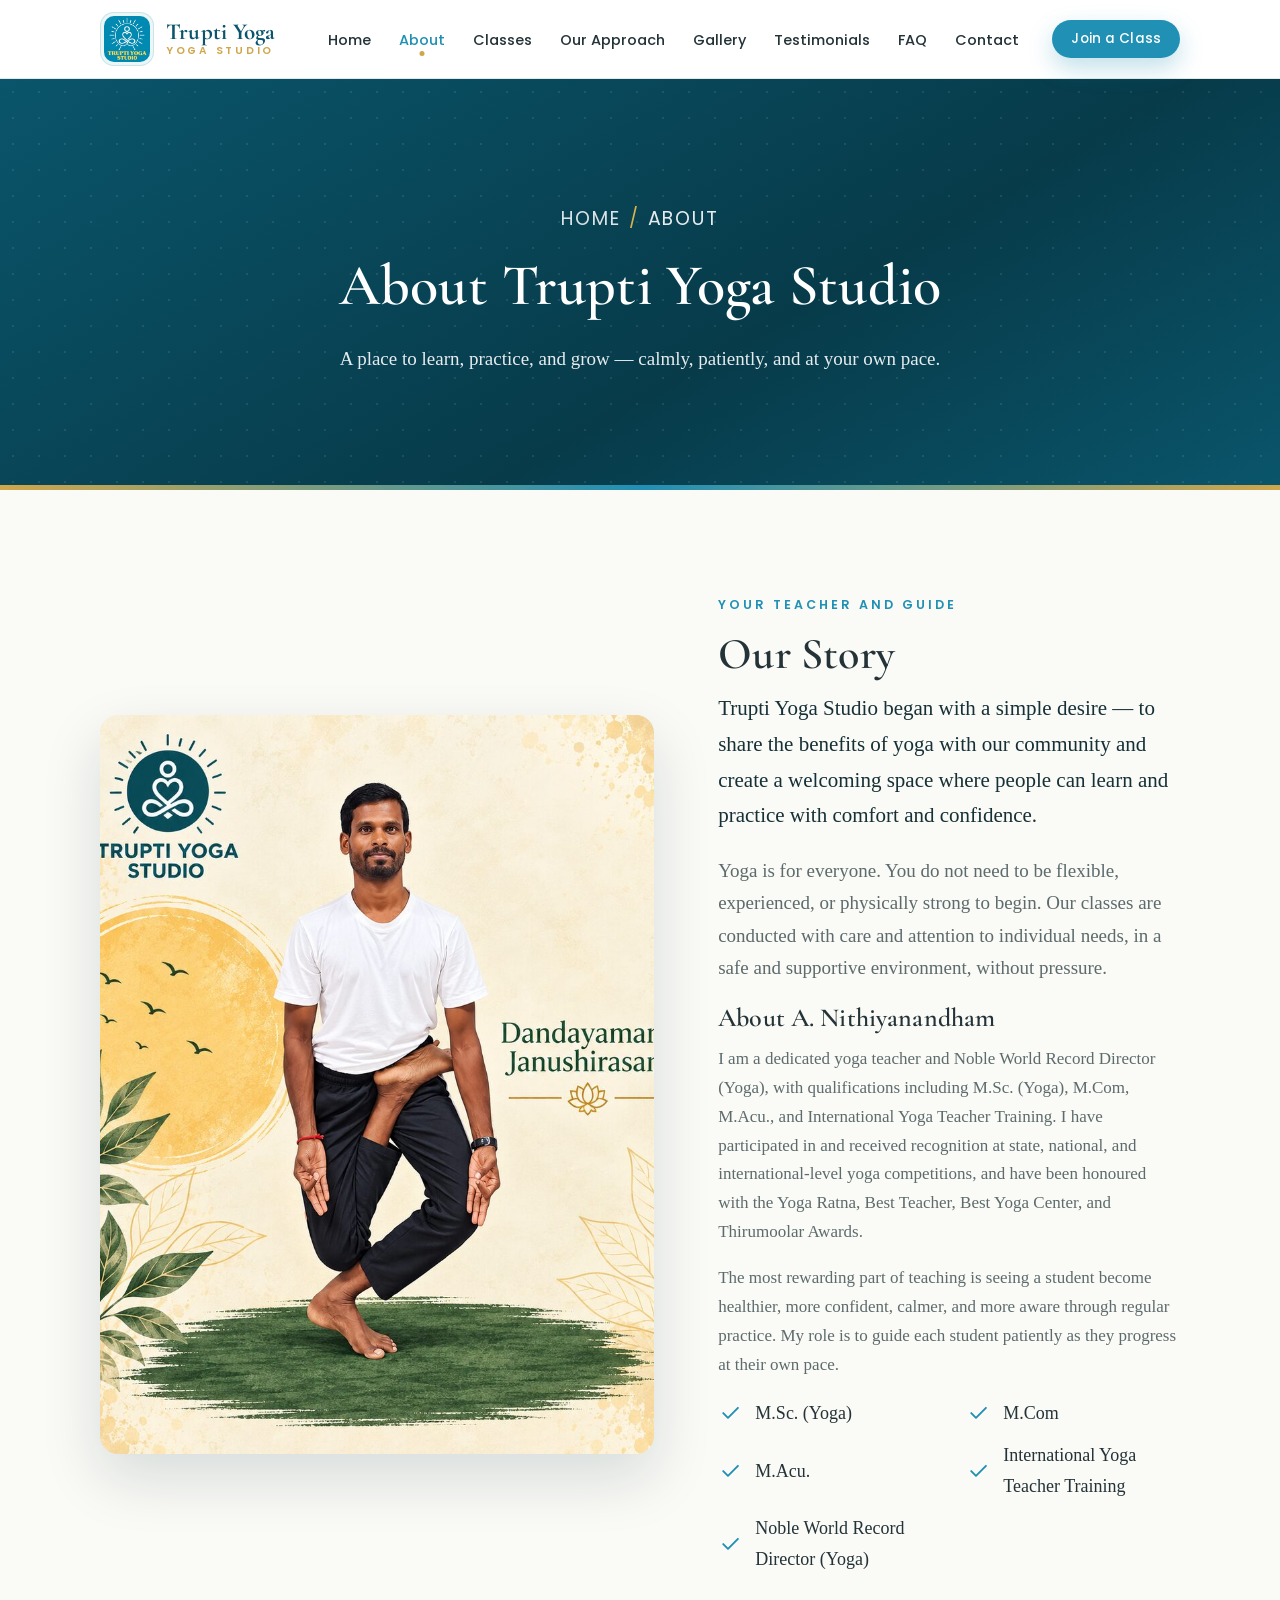
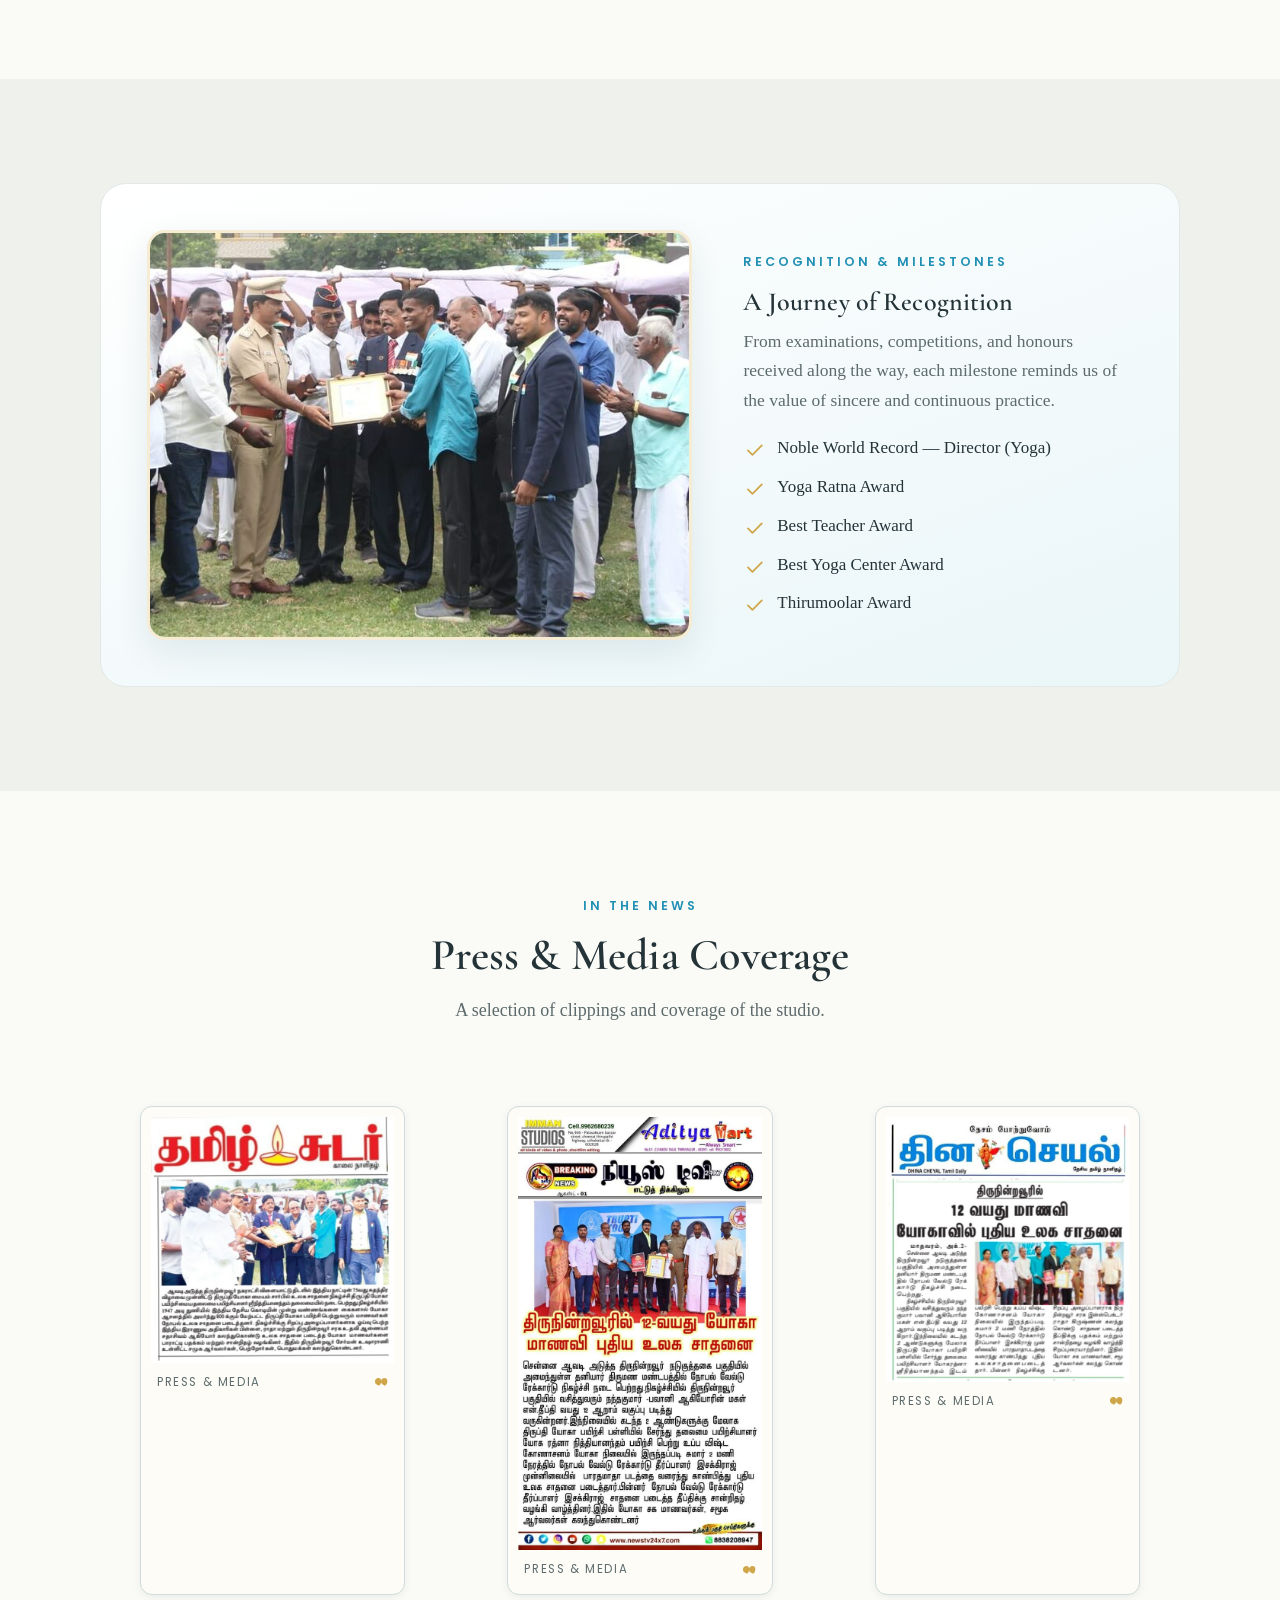
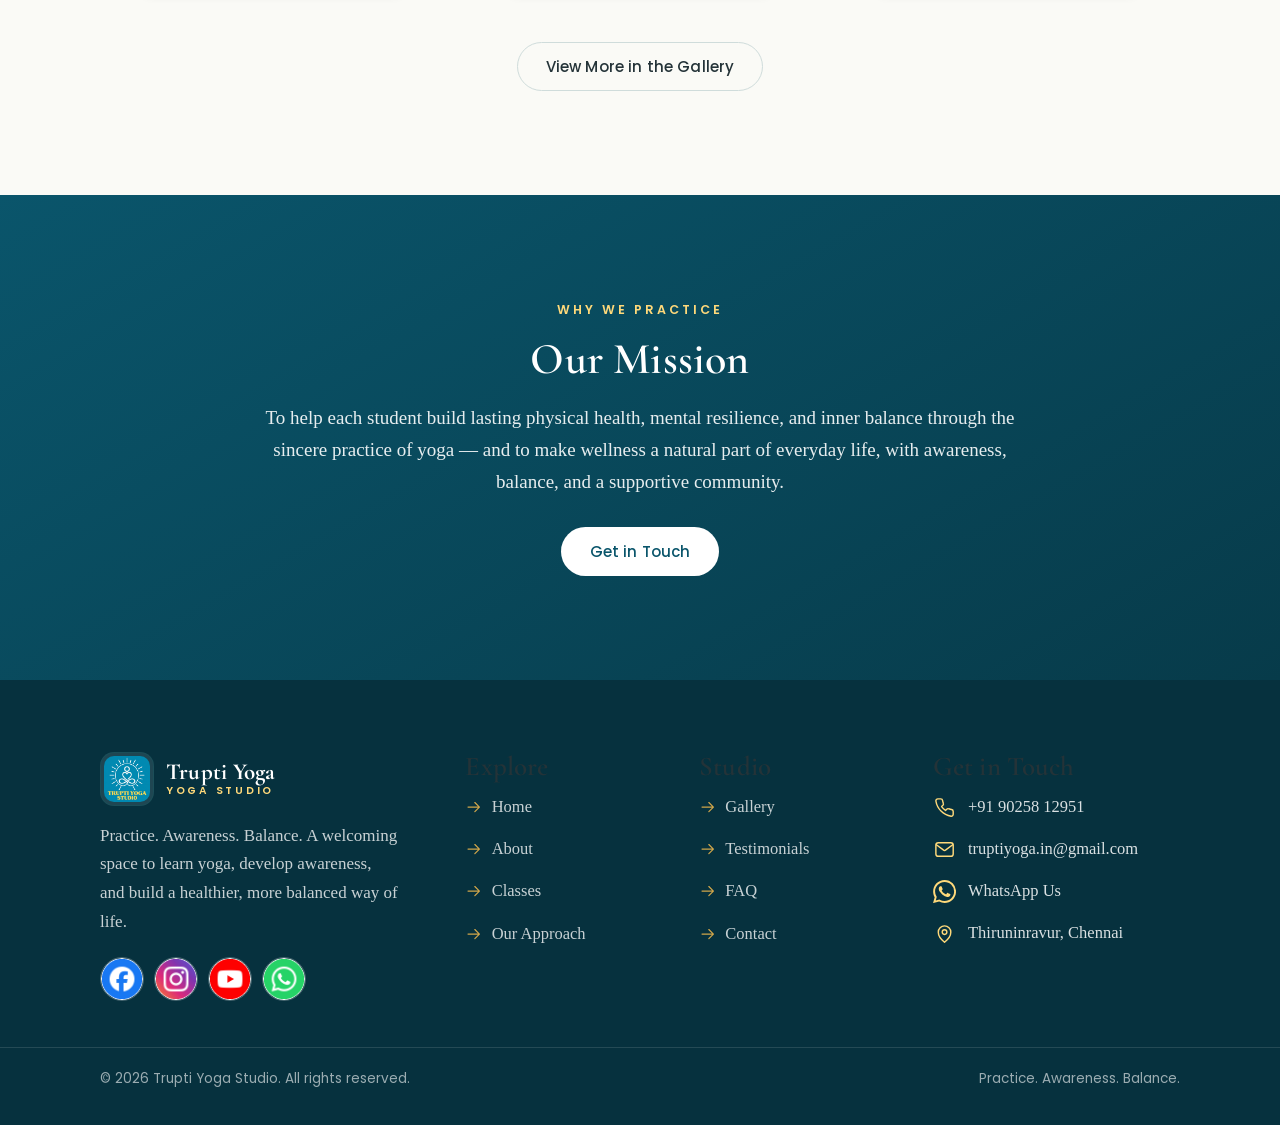
==== commit 84483c3a: "Refresh pose set (1-15), switch body font to system serif, pose collage on homepage, approach.png so" ====
--- a/about.html
+++ b/about.html
@@ -17,7 +17,7 @@
   <link rel="apple-touch-icon" href="assets/img/favicon.png">
   <link rel="preconnect" href="https://fonts.googleapis.com">
   <link rel="preconnect" href="https://fonts.gstatic.com" crossorigin>
-  <link href="https://fonts.googleapis.com/css2?family=Cormorant+Garamond:wght@500;600;700&family=EB+Garamond:ital,wght@0,400;0,500;1,400&family=Poppins:wght@400;500;600&display=swap" rel="stylesheet">
+  <link href="https://fonts.googleapis.com/css2?family=Cormorant+Garamond:wght@500;600;700&family=Poppins:wght@400;500;600:wght@400;500;600&display=swap" rel="stylesheet">
   <link rel="stylesheet" href="assets/css/style.css">
   <script type="application/ld+json">
   {
--- a/assets/css/style.css
+++ b/assets/css/style.css
@@ -32,7 +32,7 @@
 
   /* Typography */
   --font-head: "Cormorant Garamond", Georgia, "Times New Roman", serif;
-  --font-body: "EB Garamond", Georgia, serif;
+  --font-body: Georgia, "Times New Roman", serif;
   --font-ui: "Poppins", system-ui, -apple-system, "Segoe UI", Roboto, sans-serif;
 
   /* Shape & depth */
